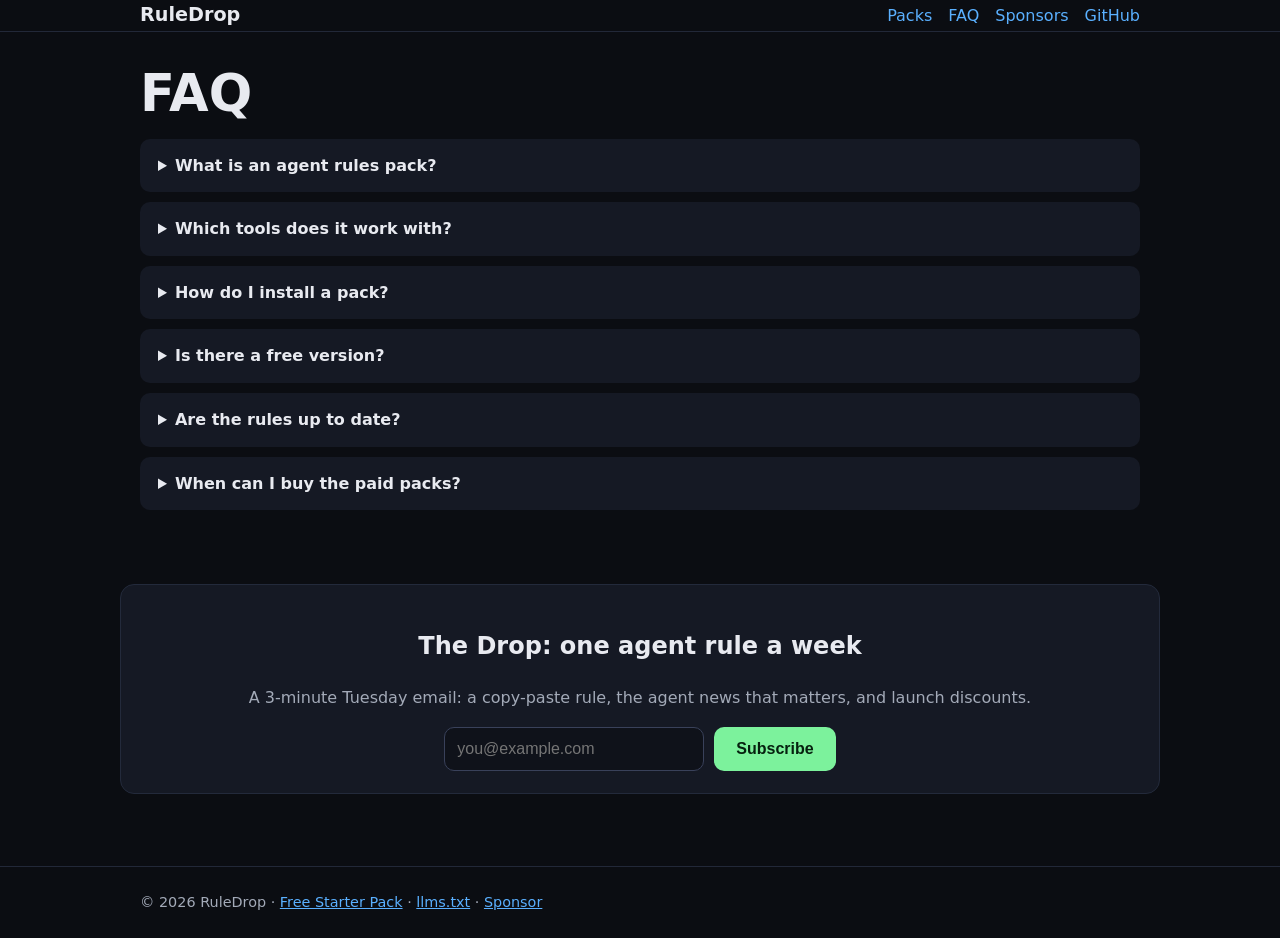
==== faq/index.html @ c958dec8 "Launch RuleDrop site" ====
<!doctype html><html lang="en"><head><meta charset="utf-8"><meta name="viewport" content="width=device-width,initial-scale=1">
<title>FAQ | RuleDrop</title><meta name="description" content="Answers about RuleDrop agent rules packs: supported tools, installation, updates and the free starter pack."><link rel="canonical" href="https://ruledrop.github.io/faq/">
<meta property="og:type" content="website"><meta property="og:site_name" content="RuleDrop"><meta property="og:title" content="FAQ | RuleDrop"><meta property="og:description" content="Answers about RuleDrop agent rules packs: supported tools, installation, updates and the free starter pack."><meta property="og:url" content="https://ruledrop.github.io/faq/"><meta property="og:image" content="https://ruledrop.github.io/og.png"><meta name="twitter:card" content="summary_large_image">
<link rel="icon" href="/favicon.svg" type="image/svg+xml"><meta name="theme-color" content="#0b0d12"><link rel="stylesheet" href="/style.css"><script type="application/ld+json">{"@context": "https://schema.org", "@type": "Organization", "name": "RuleDrop", "url": "https://ruledrop.github.io", "logo": "https://ruledrop.github.io/favicon.svg", "sameAs": ["https://github.com/ruledrop"]}</script><script type="application/ld+json">{"@context": "https://schema.org", "@type": "FAQPage", "mainEntity": [{"@type": "Question", "name": "What is an agent rules pack?", "acceptedAnswer": {"@type": "Answer", "text": "A set of ready-made instruction files (Cursor .mdc rules, AGENTS.md, CLAUDE.md and GitHub Copilot instructions) that tell AI coding agents how to write code for a specific stack."}}, {"@type": "Question", "name": "Which tools does it work with?", "acceptedAnswer": {"@type": "Answer", "text": "Cursor, Claude Code, GitHub Copilot (chat, cloud agent and code review), OpenAI Codex, Jules, Amp and any tool that reads AGENTS.md."}}, {"@type": "Question", "name": "How do I install a pack?", "acceptedAnswer": {"@type": "Answer", "text": "Unzip it into your project root. Each pack's README shows which files go with which tool."}}, {"@type": "Question", "name": "Is there a free version?", "acceptedAnswer": {"@type": "Answer", "text": "Yes. The Starter Pack (a core Cursor rule plus AGENTS.md) is free and MIT-licensed on GitHub."}}, {"@type": "Question", "name": "Are the rules up to date?", "acceptedAnswer": {"@type": "Answer", "text": "They are checked against official docs (Cursor, GitHub Copilot, Next.js 16, Supabase SSR, Godot 4.7, Shopify CLI) as of October 2026. Bundle buyers get free updates."}}, {"@type": "Question", "name": "When can I buy the paid packs?", "acceptedAnswer": {"@type": "Answer", "text": "Very soon. Join the newsletter and you'll hear first, with a launch discount."}}]}</script></head><body>
<a href="#main" class="sr" style="">Skip to content</a>
<header><nav class="wrap" aria-label="Main"><a class="logo" href="/">RuleDrop</a><a href="/#packs">Packs</a><a href="/faq/">FAQ</a><a href="/sponsors/">Sponsors</a><a href="https://github.com/ruledrop/starter-pack">GitHub</a></nav></header>
<main id="main"><section><div class="wrap"><h1>FAQ</h1><details><summary>What is an agent rules pack?</summary><p>A set of ready-made instruction files (Cursor .mdc rules, AGENTS.md, CLAUDE.md and GitHub Copilot instructions) that tell AI coding agents how to write code for a specific stack.</p></details><details><summary>Which tools does it work with?</summary><p>Cursor, Claude Code, GitHub Copilot (chat, cloud agent and code review), OpenAI Codex, Jules, Amp and any tool that reads AGENTS.md.</p></details><details><summary>How do I install a pack?</summary><p>Unzip it into your project root. Each pack's README shows which files go with which tool.</p></details><details><summary>Is there a free version?</summary><p>Yes. The Starter Pack (a core Cursor rule plus AGENTS.md) is free and MIT-licensed on GitHub.</p></details><details><summary>Are the rules up to date?</summary><p>They are checked against official docs (Cursor, GitHub Copilot, Next.js 16, Supabase SSR, Godot 4.7, Shopify CLI) as of October 2026. Bundle buyers get free updates.</p></details><details><summary>When can I buy the paid packs?</summary><p>Very soon. Join the newsletter and you'll hear first, with a launch discount.</p></details></div></section><section id="newsletter" aria-labelledby="nl"><div class="wrap card" style="text-align:center"><h2 id="nl">The Drop: one agent rule a week</h2>
<p class="mut">A 3-minute Tuesday email: a copy-paste rule, the agent news that matters, and launch discounts.</p>
<!-- TODO(Kit): replace this placeholder form with the Kit (ConvertKit) embed form; set action URL and delivery of the Starter Pack. -->
<form onsubmit="event.preventDefault();this.querySelector('p').hidden=false"><label for="em" class="sr">Email address</label><input id="em" type="email" name="email" placeholder="you@example.com" required autocomplete="email"><button class="btn btn-p" type="submit">Subscribe</button><p role="status" hidden style="width:100%">Thanks! Signups open very soon.</p></form></div></section></main>
<footer><div class="wrap">© 2026 RuleDrop · <a href="https://github.com/ruledrop/starter-pack">Free Starter Pack</a> · <a href="/llms.txt">llms.txt</a> · <a href="/sponsors/">Sponsor</a></div></footer></body></html>
---- style.css ----
*{box-sizing:border-box}:root{--bg:#0b0d12;--card:#151924;--fg:#e8eaf0;--mut:#a3aab8;--acc:#7cf29c;--acc2:#5ab0ff}body{margin:0;font:16px/1.6 system-ui,-apple-system,Segoe UI,Roboto,sans-serif;background:var(--bg);color:var(--fg)}a{color:var(--acc2)}a:focus-visible,button:focus-visible,input:focus-visible{outline:3px solid var(--acc);outline-offset:2px}.wrap{max-width:1040px;margin:0 auto;padding:0 20px}header{border-bottom:1px solid #222838}nav{display:flex;flex-wrap:wrap;gap:16px;align-items:center;padding:14px 0}nav .logo{font-weight:800;font-size:1.2rem;color:var(--fg);text-decoration:none;margin-right:auto}nav a{text-decoration:none}.hero{padding:64px 0 40px;text-align:center}h1{font-size:clamp(2rem,5vw,3.2rem);line-height:1.15;margin:0 0 16px}.lead{font-size:1.2rem;color:var(--mut);max-width:680px;margin:0 auto 28px}.btn{display:inline-block;padding:12px 22px;border-radius:10px;font-weight:700;text-decoration:none;border:0;font-size:1rem;cursor:pointer}.btn-p{background:var(--acc);color:#06210f}.btn-s{background:#232a3b;color:var(--fg)}.btn[aria-disabled=true]{opacity:.75;cursor:not-allowed}.grid{display:grid;gap:20px;grid-template-columns:repeat(auto-fit,minmax(260px,1fr));margin:24px 0}.card{background:var(--card);border:1px solid #232a3b;border-radius:14px;padding:22px}.price{font-size:1.8rem;font-weight:800;color:var(--acc)}.card h3{margin-top:0}section{padding:32px 0}code{background:#232a3b;padding:1px 5px;border-radius:4px;font-size:.92em}ul.chk{padding-left:1.2em}form{display:flex;flex-wrap:wrap;gap:10px;justify-content:center}input[type=email]{padding:12px;border-radius:10px;border:1px solid #39415a;background:#0f121a;color:var(--fg);min-width:260px;font-size:1rem}table{border-collapse:collapse;width:100%}th,td{text-align:left;padding:10px;border-bottom:1px solid #232a3b}footer{border-top:1px solid #222838;color:var(--mut);padding:24px 0;margin-top:40px;font-size:.9rem}details{background:var(--card);border-radius:10px;padding:14px 18px;margin:10px 0}summary{font-weight:700;cursor:pointer}.mut{color:var(--mut)}.sr{position:absolute;left:-9999px}.sr:focus{left:10px;top:10px;background:#7cf29c;color:#06210f;padding:8px;z-index:9;position:absolute}
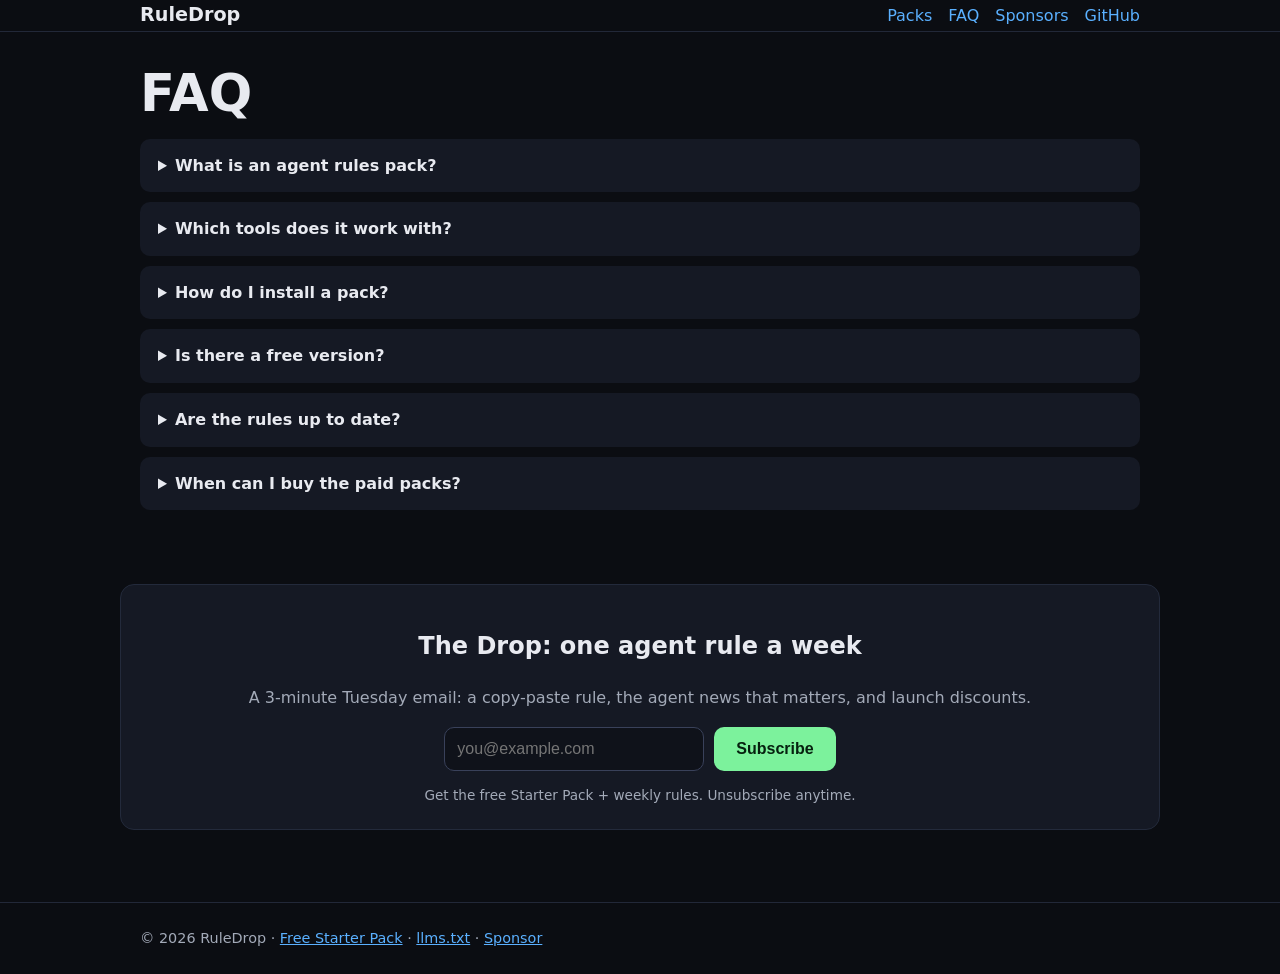
==== commit 08e8033d: "Wire newsletter to Kit form 10043672" ====
--- a/faq/index.html
+++ b/faq/index.html
@@ -6,6 +6,5 @@
 <header><nav class="wrap" aria-label="Main"><a class="logo" href="/">RuleDrop</a><a href="/#packs">Packs</a><a href="/faq/">FAQ</a><a href="/sponsors/">Sponsors</a><a href="https://github.com/ruledrop/starter-pack">GitHub</a></nav></header>
 <main id="main"><section><div class="wrap"><h1>FAQ</h1><details><summary>What is an agent rules pack?</summary><p>A set of ready-made instruction files (Cursor .mdc rules, AGENTS.md, CLAUDE.md and GitHub Copilot instructions) that tell AI coding agents how to write code for a specific stack.</p></details><details><summary>Which tools does it work with?</summary><p>Cursor, Claude Code, GitHub Copilot (chat, cloud agent and code review), OpenAI Codex, Jules, Amp and any tool that reads AGENTS.md.</p></details><details><summary>How do I install a pack?</summary><p>Unzip it into your project root. Each pack's README shows which files go with which tool.</p></details><details><summary>Is there a free version?</summary><p>Yes. The Starter Pack (a core Cursor rule plus AGENTS.md) is free and MIT-licensed on GitHub.</p></details><details><summary>Are the rules up to date?</summary><p>They are checked against official docs (Cursor, GitHub Copilot, Next.js 16, Supabase SSR, Godot 4.7, Shopify CLI) as of October 2026. Bundle buyers get free updates.</p></details><details><summary>When can I buy the paid packs?</summary><p>Very soon. Join the newsletter and you'll hear first, with a launch discount.</p></details></div></section><section id="newsletter" aria-labelledby="nl"><div class="wrap card" style="text-align:center"><h2 id="nl">The Drop: one agent rule a week</h2>
 <p class="mut">A 3-minute Tuesday email: a copy-paste rule, the agent news that matters, and launch discounts.</p>
-<!-- TODO(Kit): replace this placeholder form with the Kit (ConvertKit) embed form; set action URL and delivery of the Starter Pack. -->
-<form onsubmit="event.preventDefault();this.querySelector('p').hidden=false"><label for="em" class="sr">Email address</label><input id="em" type="email" name="email" placeholder="you@example.com" required autocomplete="email"><button class="btn btn-p" type="submit">Subscribe</button><p role="status" hidden style="width:100%">Thanks! Signups open very soon.</p></form></div></section></main>
+<form action="https://app.kit.com/forms/10043672/subscriptions" method="post" data-sv-form="10043672"><label for="em" class="sr">Email address</label><input id="em" type="email" name="email_address" placeholder="you@example.com" required autocomplete="email"><button class="btn btn-p" type="submit">Subscribe</button><p class="mut" style="width:100%;font-size:.85rem;margin:4px 0 0">Get the free Starter Pack + weekly rules. Unsubscribe anytime.</p></form></div></section></main>
 <footer><div class="wrap">© 2026 RuleDrop · <a href="https://github.com/ruledrop/starter-pack">Free Starter Pack</a> · <a href="/llms.txt">llms.txt</a> · <a href="/sponsors/">Sponsor</a></div></footer></body></html>
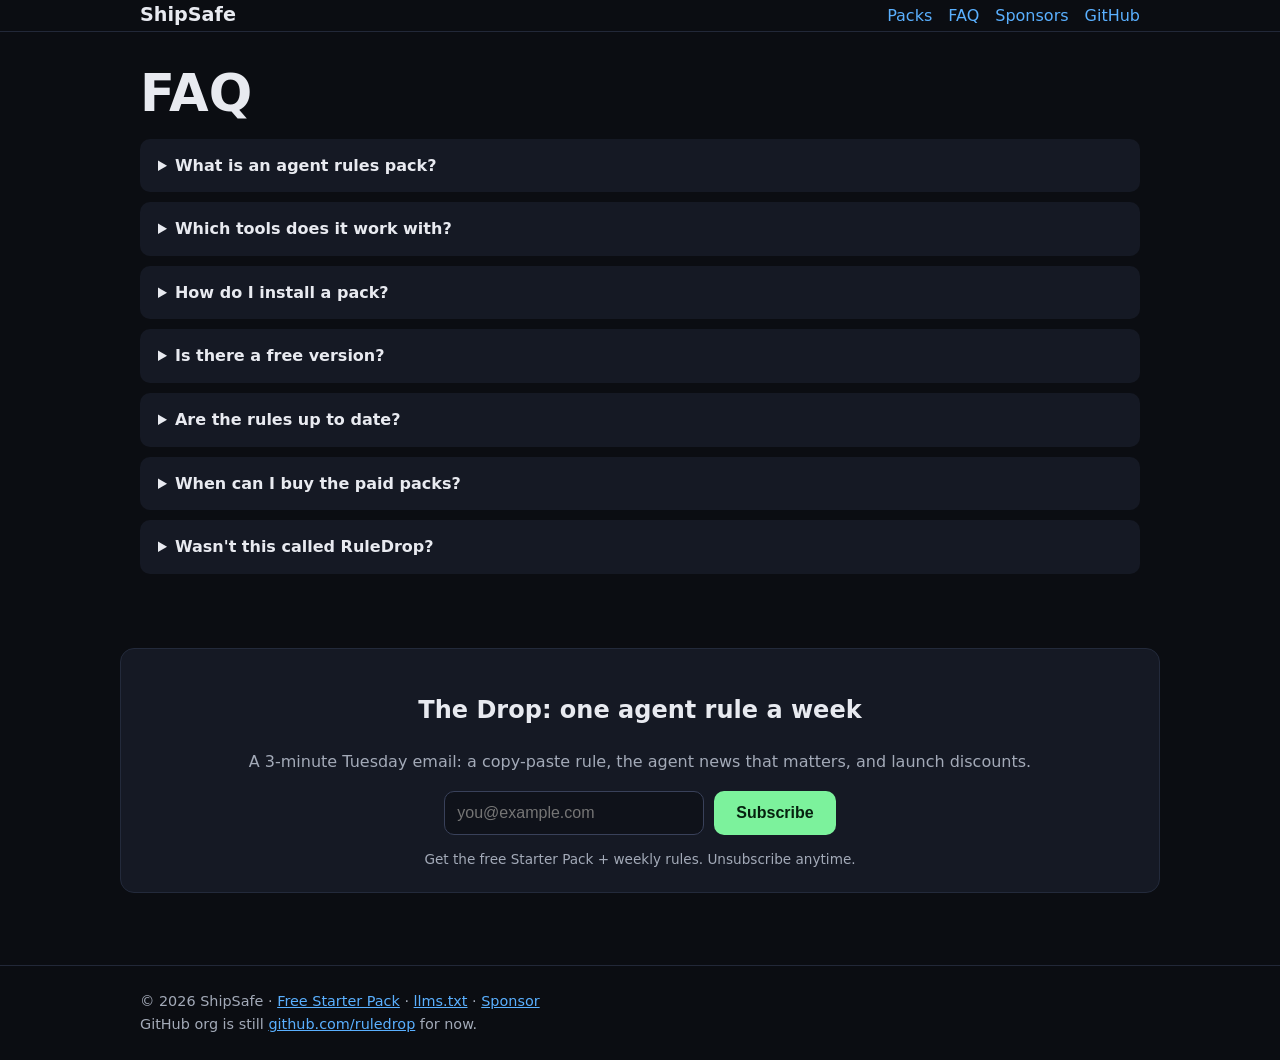
==== commit de5df31c: "Rebrand RuleDrop → ShipSafe" ====
--- a/faq/index.html
+++ b/faq/index.html
@@ -1,10 +1,10 @@
 <!doctype html><html lang="en"><head><meta charset="utf-8"><meta name="viewport" content="width=device-width,initial-scale=1">
-<title>FAQ | RuleDrop</title><meta name="description" content="Answers about RuleDrop agent rules packs: supported tools, installation, updates and the free starter pack."><link rel="canonical" href="https://ruledrop.github.io/faq/">
-<meta property="og:type" content="website"><meta property="og:site_name" content="RuleDrop"><meta property="og:title" content="FAQ | RuleDrop"><meta property="og:description" content="Answers about RuleDrop agent rules packs: supported tools, installation, updates and the free starter pack."><meta property="og:url" content="https://ruledrop.github.io/faq/"><meta property="og:image" content="https://ruledrop.github.io/og.png"><meta name="twitter:card" content="summary_large_image">
-<link rel="icon" href="/favicon.svg" type="image/svg+xml"><meta name="theme-color" content="#0b0d12"><link rel="stylesheet" href="/style.css"><script type="application/ld+json">{"@context": "https://schema.org", "@type": "Organization", "name": "RuleDrop", "url": "https://ruledrop.github.io", "logo": "https://ruledrop.github.io/favicon.svg", "sameAs": ["https://github.com/ruledrop"]}</script><script type="application/ld+json">{"@context": "https://schema.org", "@type": "FAQPage", "mainEntity": [{"@type": "Question", "name": "What is an agent rules pack?", "acceptedAnswer": {"@type": "Answer", "text": "A set of ready-made instruction files (Cursor .mdc rules, AGENTS.md, CLAUDE.md and GitHub Copilot instructions) that tell AI coding agents how to write code for a specific stack."}}, {"@type": "Question", "name": "Which tools does it work with?", "acceptedAnswer": {"@type": "Answer", "text": "Cursor, Claude Code, GitHub Copilot (chat, cloud agent and code review), OpenAI Codex, Jules, Amp and any tool that reads AGENTS.md."}}, {"@type": "Question", "name": "How do I install a pack?", "acceptedAnswer": {"@type": "Answer", "text": "Unzip it into your project root. Each pack's README shows which files go with which tool."}}, {"@type": "Question", "name": "Is there a free version?", "acceptedAnswer": {"@type": "Answer", "text": "Yes. The Starter Pack (a core Cursor rule plus AGENTS.md) is free and MIT-licensed on GitHub."}}, {"@type": "Question", "name": "Are the rules up to date?", "acceptedAnswer": {"@type": "Answer", "text": "They are checked against official docs (Cursor, GitHub Copilot, Next.js 16, Supabase SSR, Godot 4.7, Shopify CLI) as of October 2026. Bundle buyers get free updates."}}, {"@type": "Question", "name": "When can I buy the paid packs?", "acceptedAnswer": {"@type": "Answer", "text": "Very soon. Join the newsletter and you'll hear first, with a launch discount."}}]}</script></head><body>
-<a href="#main" class="sr" style="">Skip to content</a>
-<header><nav class="wrap" aria-label="Main"><a class="logo" href="/">RuleDrop</a><a href="/#packs">Packs</a><a href="/faq/">FAQ</a><a href="/sponsors/">Sponsors</a><a href="https://github.com/ruledrop/starter-pack">GitHub</a></nav></header>
-<main id="main"><section><div class="wrap"><h1>FAQ</h1><details><summary>What is an agent rules pack?</summary><p>A set of ready-made instruction files (Cursor .mdc rules, AGENTS.md, CLAUDE.md and GitHub Copilot instructions) that tell AI coding agents how to write code for a specific stack.</p></details><details><summary>Which tools does it work with?</summary><p>Cursor, Claude Code, GitHub Copilot (chat, cloud agent and code review), OpenAI Codex, Jules, Amp and any tool that reads AGENTS.md.</p></details><details><summary>How do I install a pack?</summary><p>Unzip it into your project root. Each pack's README shows which files go with which tool.</p></details><details><summary>Is there a free version?</summary><p>Yes. The Starter Pack (a core Cursor rule plus AGENTS.md) is free and MIT-licensed on GitHub.</p></details><details><summary>Are the rules up to date?</summary><p>They are checked against official docs (Cursor, GitHub Copilot, Next.js 16, Supabase SSR, Godot 4.7, Shopify CLI) as of October 2026. Bundle buyers get free updates.</p></details><details><summary>When can I buy the paid packs?</summary><p>Very soon. Join the newsletter and you'll hear first, with a launch discount.</p></details></div></section><section id="newsletter" aria-labelledby="nl"><div class="wrap card" style="text-align:center"><h2 id="nl">The Drop: one agent rule a week</h2>
+<title>FAQ | ShipSafe</title><meta name="description" content="Answers about ShipSafe agent rules packs: supported tools, installation, updates and the free starter pack."><link rel="canonical" href="https://ruledrop.github.io/faq/">
+<meta property="og:type" content="website"><meta property="og:site_name" content="ShipSafe"><meta property="og:title" content="FAQ | ShipSafe"><meta property="og:description" content="Answers about ShipSafe agent rules packs: supported tools, installation, updates and the free starter pack."><meta property="og:url" content="https://ruledrop.github.io/faq/"><meta property="og:image" content="https://ruledrop.github.io/og.png"><meta name="twitter:card" content="summary_large_image">
+<link rel="icon" href="/favicon.svg" type="image/svg+xml"><meta name="theme-color" content="#0b0d12"><link rel="stylesheet" href="/style.css"><script type="application/ld+json">{"@context": "https://schema.org", "@type": "Organization", "name": "ShipSafe", "url": "https://ruledrop.github.io", "logo": "https://ruledrop.github.io/favicon.svg", "sameAs": ["https://github.com/ruledrop"], "alternateName": ["RuleDrop"]}</script><script type="application/ld+json">{"@context": "https://schema.org", "@type": "FAQPage", "mainEntity": [{"@type": "Question", "name": "What is an agent rules pack?", "acceptedAnswer": {"@type": "Answer", "text": "A set of ready-made instruction files (Cursor .mdc rules, AGENTS.md, CLAUDE.md and GitHub Copilot instructions) that tell AI coding agents how to write code for a specific stack \u2014 so vibe-coded apps stay ship-safe."}}, {"@type": "Question", "name": "Which tools does it work with?", "acceptedAnswer": {"@type": "Answer", "text": "Cursor, Claude Code, GitHub Copilot (chat, cloud agent and code review), OpenAI Codex, Jules, Amp and any tool that reads AGENTS.md."}}, {"@type": "Question", "name": "How do I install a pack?", "acceptedAnswer": {"@type": "Answer", "text": "Unzip it into your project root. Each pack's README shows which files go with which tool."}}, {"@type": "Question", "name": "Is there a free version?", "acceptedAnswer": {"@type": "Answer", "text": "Yes. The Starter Pack (a core Cursor rule plus AGENTS.md) is free and MIT-licensed on GitHub."}}, {"@type": "Question", "name": "Are the rules up to date?", "acceptedAnswer": {"@type": "Answer", "text": "They are checked against official docs (Cursor, GitHub Copilot, Next.js 16, Supabase SSR, Godot 4.7, Shopify CLI) as of October 2026. Bundle buyers get free updates."}}, {"@type": "Question", "name": "When can I buy the paid packs?", "acceptedAnswer": {"@type": "Answer", "text": "Very soon. Join the newsletter and you'll hear first, with a launch discount."}}, {"@type": "Question", "name": "Wasn't this called RuleDrop?", "acceptedAnswer": {"@type": "Answer", "text": "Yes. We rebranded to ShipSafe. Same packs, same free starter, same mission \u2014 keep vibe-coded apps ship-safe."}}]}</script></head><body>
+<a href="#main" class="sr">Skip to content</a>
+<header><nav class="wrap" aria-label="Main"><a class="logo" href="/">ShipSafe</a><a href="/#packs">Packs</a><a href="/faq/">FAQ</a><a href="/sponsors/">Sponsors</a><a href="https://github.com/ruledrop/starter-pack">GitHub</a></nav></header>
+<main id="main"><section><div class="wrap"><h1>FAQ</h1><details><summary>What is an agent rules pack?</summary><p>A set of ready-made instruction files (Cursor .mdc rules, AGENTS.md, CLAUDE.md and GitHub Copilot instructions) that tell AI coding agents how to write code for a specific stack — so vibe-coded apps stay ship-safe.</p></details><details><summary>Which tools does it work with?</summary><p>Cursor, Claude Code, GitHub Copilot (chat, cloud agent and code review), OpenAI Codex, Jules, Amp and any tool that reads AGENTS.md.</p></details><details><summary>How do I install a pack?</summary><p>Unzip it into your project root. Each pack's README shows which files go with which tool.</p></details><details><summary>Is there a free version?</summary><p>Yes. The Starter Pack (a core Cursor rule plus AGENTS.md) is free and MIT-licensed on GitHub.</p></details><details><summary>Are the rules up to date?</summary><p>They are checked against official docs (Cursor, GitHub Copilot, Next.js 16, Supabase SSR, Godot 4.7, Shopify CLI) as of October 2026. Bundle buyers get free updates.</p></details><details><summary>When can I buy the paid packs?</summary><p>Very soon. Join the newsletter and you'll hear first, with a launch discount.</p></details><details><summary>Wasn't this called RuleDrop?</summary><p>Yes. We rebranded to ShipSafe. Same packs, same free starter, same mission — keep vibe-coded apps ship-safe.</p></details></div></section><section id="newsletter" aria-labelledby="nl"><div class="wrap card" style="text-align:center"><h2 id="nl">The Drop: one agent rule a week</h2>
 <p class="mut">A 3-minute Tuesday email: a copy-paste rule, the agent news that matters, and launch discounts.</p>
 <form action="https://app.kit.com/forms/10043672/subscriptions" method="post" data-sv-form="10043672"><label for="em" class="sr">Email address</label><input id="em" type="email" name="email_address" placeholder="you@example.com" required autocomplete="email"><button class="btn btn-p" type="submit">Subscribe</button><p class="mut" style="width:100%;font-size:.85rem;margin:4px 0 0">Get the free Starter Pack + weekly rules. Unsubscribe anytime.</p></form></div></section></main>
-<footer><div class="wrap">© 2026 RuleDrop · <a href="https://github.com/ruledrop/starter-pack">Free Starter Pack</a> · <a href="/llms.txt">llms.txt</a> · <a href="/sponsors/">Sponsor</a></div></footer></body></html>+<footer><div class="wrap">© 2026 ShipSafe · <a href="https://github.com/ruledrop/starter-pack">Free Starter Pack</a> · <a href="/llms.txt">llms.txt</a> · <a href="/sponsors/">Sponsor</a><br><span class="mut">GitHub org is still <a href="https://github.com/ruledrop">github.com/ruledrop</a> for now.</span></div></footer></body></html>
--- a/style.css
+++ b/style.css
@@ -1 +1 @@
-*{box-sizing:border-box}:root{--bg:#0b0d12;--card:#151924;--fg:#e8eaf0;--mut:#a3aab8;--acc:#7cf29c;--acc2:#5ab0ff}body{margin:0;font:16px/1.6 system-ui,-apple-system,Segoe UI,Roboto,sans-serif;background:var(--bg);color:var(--fg)}a{color:var(--acc2)}a:focus-visible,button:focus-visible,input:focus-visible{outline:3px solid var(--acc);outline-offset:2px}.wrap{max-width:1040px;margin:0 auto;padding:0 20px}header{border-bottom:1px solid #222838}nav{display:flex;flex-wrap:wrap;gap:16px;align-items:center;padding:14px 0}nav .logo{font-weight:800;font-size:1.2rem;color:var(--fg);text-decoration:none;margin-right:auto}nav a{text-decoration:none}.hero{padding:64px 0 40px;text-align:center}h1{font-size:clamp(2rem,5vw,3.2rem);line-height:1.15;margin:0 0 16px}.lead{font-size:1.2rem;color:var(--mut);max-width:680px;margin:0 auto 28px}.btn{display:inline-block;padding:12px 22px;border-radius:10px;font-weight:700;text-decoration:none;border:0;font-size:1rem;cursor:pointer}.btn-p{background:var(--acc);color:#06210f}.btn-s{background:#232a3b;color:var(--fg)}.btn[aria-disabled=true]{opacity:.75;cursor:not-allowed}.grid{display:grid;gap:20px;grid-template-columns:repeat(auto-fit,minmax(260px,1fr));margin:24px 0}.card{background:var(--card);border:1px solid #232a3b;border-radius:14px;padding:22px}.price{font-size:1.8rem;font-weight:800;color:var(--acc)}.card h3{margin-top:0}section{padding:32px 0}code{background:#232a3b;padding:1px 5px;border-radius:4px;font-size:.92em}ul.chk{padding-left:1.2em}form{display:flex;flex-wrap:wrap;gap:10px;justify-content:center}input[type=email]{padding:12px;border-radius:10px;border:1px solid #39415a;background:#0f121a;color:var(--fg);min-width:260px;font-size:1rem}table{border-collapse:collapse;width:100%}th,td{text-align:left;padding:10px;border-bottom:1px solid #232a3b}footer{border-top:1px solid #222838;color:var(--mut);padding:24px 0;margin-top:40px;font-size:.9rem}details{background:var(--card);border-radius:10px;padding:14px 18px;margin:10px 0}summary{font-weight:700;cursor:pointer}.mut{color:var(--mut)}.sr{position:absolute;left:-9999px}.sr:focus{left:10px;top:10px;background:#7cf29c;color:#06210f;padding:8px;z-index:9;position:absolute}
+*{box-sizing:border-box}:root{--bg:#0b0d12;--card:#151924;--fg:#e8eaf0;--mut:#a3aab8;--acc:#7cf29c;--acc2:#5ab0ff}body{margin:0;font:16px/1.6 system-ui,-apple-system,Segoe UI,Roboto,sans-serif;background:var(--bg);color:var(--fg)}a{color:var(--acc2)}a:focus-visible,button:focus-visible,input:focus-visible{outline:3px solid var(--acc);outline-offset:2px}.wrap{max-width:1040px;margin:0 auto;padding:0 20px}header{border-bottom:1px solid #222838}nav{display:flex;flex-wrap:wrap;gap:16px;align-items:center;padding:14px 0}nav .logo{font-weight:800;font-size:1.2rem;color:var(--fg);text-decoration:none;margin-right:auto}nav a{text-decoration:none}.hero{padding:64px 0 40px;text-align:center}h1{font-size:clamp(2rem,5vw,3.2rem);line-height:1.15;margin:0 0 16px}.lead{font-size:1.2rem;color:var(--mut);max-width:680px;margin:0 auto 28px}.btn{display:inline-block;padding:12px 22px;border-radius:10px;font-weight:700;text-decoration:none;border:0;font-size:1rem;cursor:pointer}.btn-p{background:var(--acc);color:#06210f}.btn-s{background:#232a3b;color:var(--fg)}.btn[aria-disabled=true]{opacity:.75;cursor:not-allowed}.grid{display:grid;gap:20px;grid-template-columns:repeat(auto-fit,minmax(260px,1fr));margin:24px 0}.card{background:var(--card);border:1px solid #232a3b;border-radius:14px;padding:22px}.price{font-size:1.8rem;font-weight:800;color:var(--acc)}.card h3{margin-top:0}section{padding:32px 0}code{background:#232a3b;padding:1px 5px;border-radius:4px;font-size:.92em}ul.chk{padding-left:1.2em}form{display:flex;flex-wrap:wrap;gap:10px;justify-content:center}input[type=email]{padding:12px;border-radius:10px;border:1px solid #39415a;background:#0f121a;color:var(--fg);min-width:260px;font-size:1rem}table{border-collapse:collapse;width:100%}th,td{text-align:left;padding:10px;border-bottom:1px solid #232a3b}footer{border-top:1px solid #222838;color:var(--mut);padding:24px 0;margin-top:40px;font-size:.9rem}details{background:var(--card);border-radius:10px;padding:14px 18px;margin:10px 0}summary{font-weight:700;cursor:pointer}.mut{color:var(--mut)}.sr{position:absolute;left:-9999px}.sr:focus{left:10px;top:10px;background:var(--acc);color:#06210f;padding:8px;z-index:9;position:absolute}
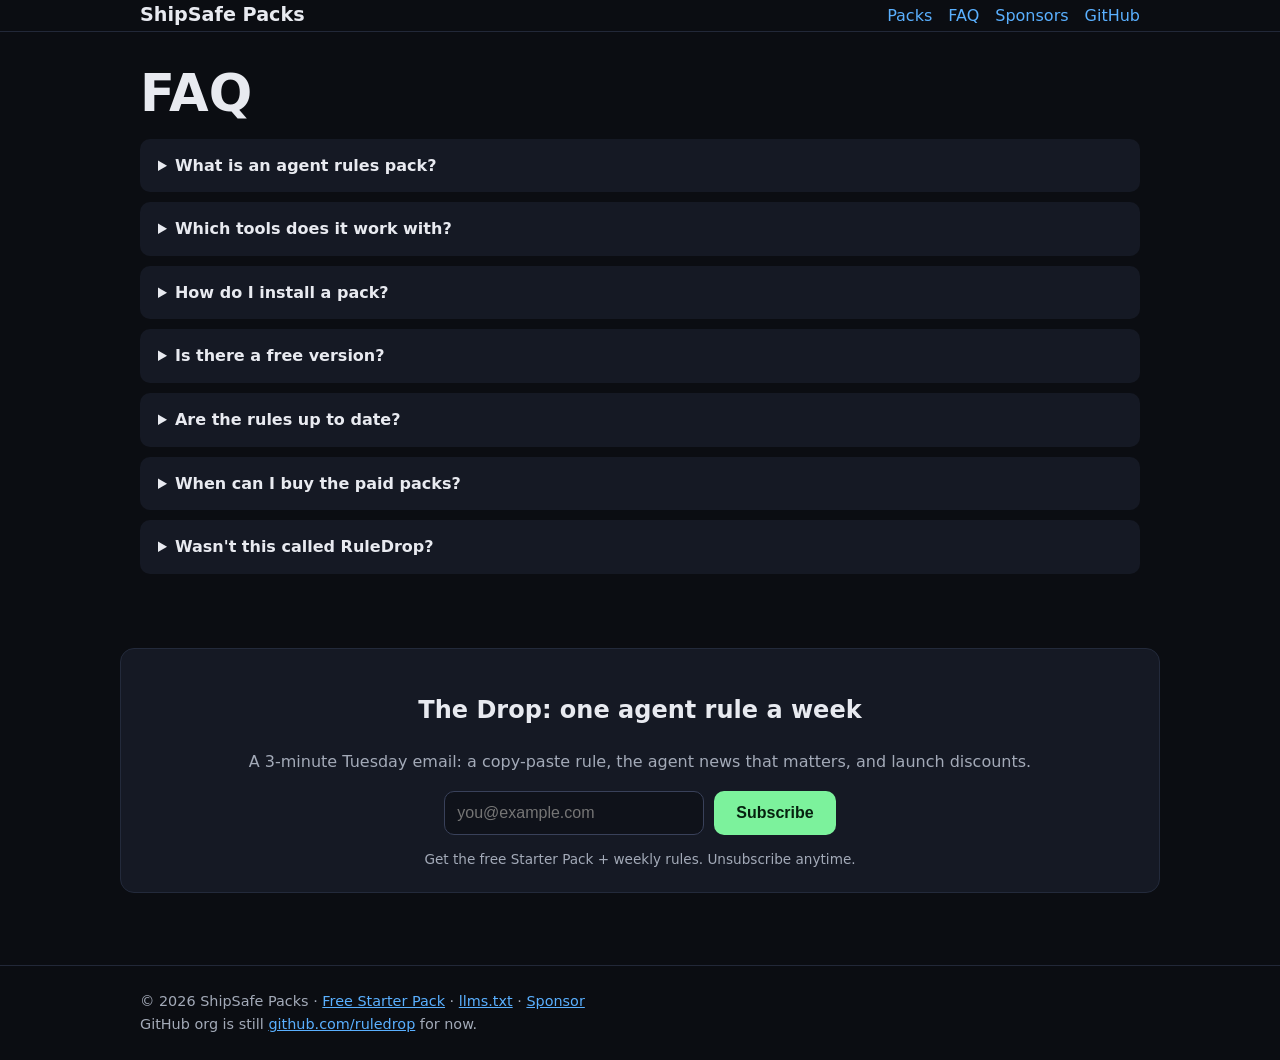
==== commit bd0fa5bb: "Rename the brand to ShipSafe Packs Use the full organization name in titles, social metadata, JSON-L" ====
--- a/faq/index.html
+++ b/faq/index.html
@@ -1,10 +1,10 @@
 <!doctype html><html lang="en"><head><meta charset="utf-8"><meta name="viewport" content="width=device-width,initial-scale=1">
-<title>FAQ | ShipSafe</title><meta name="description" content="Answers about ShipSafe agent rules packs: supported tools, installation, updates and the free starter pack."><link rel="canonical" href="https://ruledrop.github.io/faq/">
-<meta property="og:type" content="website"><meta property="og:site_name" content="ShipSafe"><meta property="og:title" content="FAQ | ShipSafe"><meta property="og:description" content="Answers about ShipSafe agent rules packs: supported tools, installation, updates and the free starter pack."><meta property="og:url" content="https://ruledrop.github.io/faq/"><meta property="og:image" content="https://ruledrop.github.io/og.png"><meta name="twitter:card" content="summary_large_image">
-<link rel="icon" href="/favicon.svg" type="image/svg+xml"><meta name="theme-color" content="#0b0d12"><link rel="stylesheet" href="/style.css"><script type="application/ld+json">{"@context": "https://schema.org", "@type": "Organization", "name": "ShipSafe", "url": "https://ruledrop.github.io", "logo": "https://ruledrop.github.io/favicon.svg", "sameAs": ["https://github.com/ruledrop"], "alternateName": ["RuleDrop"]}</script><script type="application/ld+json">{"@context": "https://schema.org", "@type": "FAQPage", "mainEntity": [{"@type": "Question", "name": "What is an agent rules pack?", "acceptedAnswer": {"@type": "Answer", "text": "A set of ready-made instruction files (Cursor .mdc rules, AGENTS.md, CLAUDE.md and GitHub Copilot instructions) that tell AI coding agents how to write code for a specific stack \u2014 so vibe-coded apps stay ship-safe."}}, {"@type": "Question", "name": "Which tools does it work with?", "acceptedAnswer": {"@type": "Answer", "text": "Cursor, Claude Code, GitHub Copilot (chat, cloud agent and code review), OpenAI Codex, Jules, Amp and any tool that reads AGENTS.md."}}, {"@type": "Question", "name": "How do I install a pack?", "acceptedAnswer": {"@type": "Answer", "text": "Unzip it into your project root. Each pack's README shows which files go with which tool."}}, {"@type": "Question", "name": "Is there a free version?", "acceptedAnswer": {"@type": "Answer", "text": "Yes. The Starter Pack (a core Cursor rule plus AGENTS.md) is free and MIT-licensed on GitHub."}}, {"@type": "Question", "name": "Are the rules up to date?", "acceptedAnswer": {"@type": "Answer", "text": "They are checked against official docs (Cursor, GitHub Copilot, Next.js 16, Supabase SSR, Godot 4.7, Shopify CLI) as of October 2026. Bundle buyers get free updates."}}, {"@type": "Question", "name": "When can I buy the paid packs?", "acceptedAnswer": {"@type": "Answer", "text": "Very soon. Join the newsletter and you'll hear first, with a launch discount."}}, {"@type": "Question", "name": "Wasn't this called RuleDrop?", "acceptedAnswer": {"@type": "Answer", "text": "Yes. We rebranded to ShipSafe. Same packs, same free starter, same mission \u2014 keep vibe-coded apps ship-safe."}}]}</script></head><body>
+<title>FAQ | ShipSafe Packs</title><meta name="description" content="Answers about ShipSafe Packs: supported tools, installation, updates and the free starter pack."><link rel="canonical" href="https://ruledrop.github.io/faq/">
+<meta property="og:type" content="website"><meta property="og:site_name" content="ShipSafe Packs"><meta property="og:title" content="FAQ | ShipSafe Packs"><meta property="og:description" content="Answers about ShipSafe Packs: supported tools, installation, updates and the free starter pack."><meta property="og:url" content="https://ruledrop.github.io/faq/"><meta property="og:image" content="https://ruledrop.github.io/og.png"><meta name="twitter:card" content="summary_large_image">
+<link rel="icon" href="/favicon.svg" type="image/svg+xml"><meta name="theme-color" content="#0b0d12"><link rel="stylesheet" href="/style.css"><script type="application/ld+json">{"@context": "https://schema.org", "@type": "Organization", "name": "ShipSafe Packs", "url": "https://ruledrop.github.io", "logo": "https://ruledrop.github.io/favicon.svg", "sameAs": ["https://github.com/ruledrop"], "alternateName": ["RuleDrop", "ShipSafe"]}</script><script type="application/ld+json">{"@context": "https://schema.org", "@type": "FAQPage", "mainEntity": [{"@type": "Question", "name": "What is an agent rules pack?", "acceptedAnswer": {"@type": "Answer", "text": "A set of ready-made instruction files (Cursor .mdc rules, AGENTS.md, CLAUDE.md and GitHub Copilot instructions) that tell AI coding agents how to write code for a specific stack \u2014 so vibe-coded apps stay ship-safe."}}, {"@type": "Question", "name": "Which tools does it work with?", "acceptedAnswer": {"@type": "Answer", "text": "Cursor, Claude Code, GitHub Copilot (chat, cloud agent and code review), OpenAI Codex, Jules, Amp and any tool that reads AGENTS.md."}}, {"@type": "Question", "name": "How do I install a pack?", "acceptedAnswer": {"@type": "Answer", "text": "Unzip it into your project root. Each pack's README shows which files go with which tool."}}, {"@type": "Question", "name": "Is there a free version?", "acceptedAnswer": {"@type": "Answer", "text": "Yes. The Starter Pack (a core Cursor rule plus AGENTS.md) is free and MIT-licensed on GitHub."}}, {"@type": "Question", "name": "Are the rules up to date?", "acceptedAnswer": {"@type": "Answer", "text": "They are checked against official docs (Cursor, GitHub Copilot, Next.js 16, Supabase SSR, Godot 4.7, Shopify CLI) as of October 2026. Bundle buyers get free updates."}}, {"@type": "Question", "name": "When can I buy the paid packs?", "acceptedAnswer": {"@type": "Answer", "text": "Very soon. Join the newsletter and you'll hear first, with a launch discount."}}, {"@type": "Question", "name": "Wasn't this called RuleDrop?", "acceptedAnswer": {"@type": "Answer", "text": "Yes. We rebranded to ShipSafe Packs. Same packs, same free starter, same mission \u2014 keep vibe-coded apps ship-safe."}}]}</script></head><body>
 <a href="#main" class="sr">Skip to content</a>
-<header><nav class="wrap" aria-label="Main"><a class="logo" href="/">ShipSafe</a><a href="/#packs">Packs</a><a href="/faq/">FAQ</a><a href="/sponsors/">Sponsors</a><a href="https://github.com/ruledrop/starter-pack">GitHub</a></nav></header>
-<main id="main"><section><div class="wrap"><h1>FAQ</h1><details><summary>What is an agent rules pack?</summary><p>A set of ready-made instruction files (Cursor .mdc rules, AGENTS.md, CLAUDE.md and GitHub Copilot instructions) that tell AI coding agents how to write code for a specific stack — so vibe-coded apps stay ship-safe.</p></details><details><summary>Which tools does it work with?</summary><p>Cursor, Claude Code, GitHub Copilot (chat, cloud agent and code review), OpenAI Codex, Jules, Amp and any tool that reads AGENTS.md.</p></details><details><summary>How do I install a pack?</summary><p>Unzip it into your project root. Each pack's README shows which files go with which tool.</p></details><details><summary>Is there a free version?</summary><p>Yes. The Starter Pack (a core Cursor rule plus AGENTS.md) is free and MIT-licensed on GitHub.</p></details><details><summary>Are the rules up to date?</summary><p>They are checked against official docs (Cursor, GitHub Copilot, Next.js 16, Supabase SSR, Godot 4.7, Shopify CLI) as of October 2026. Bundle buyers get free updates.</p></details><details><summary>When can I buy the paid packs?</summary><p>Very soon. Join the newsletter and you'll hear first, with a launch discount.</p></details><details><summary>Wasn't this called RuleDrop?</summary><p>Yes. We rebranded to ShipSafe. Same packs, same free starter, same mission — keep vibe-coded apps ship-safe.</p></details></div></section><section id="newsletter" aria-labelledby="nl"><div class="wrap card" style="text-align:center"><h2 id="nl">The Drop: one agent rule a week</h2>
+<header><nav class="wrap" aria-label="Main"><a class="logo" href="/">ShipSafe Packs</a><a href="/#packs">Packs</a><a href="/faq/">FAQ</a><a href="/sponsors/">Sponsors</a><a href="https://github.com/ruledrop/starter-pack">GitHub</a></nav></header>
+<main id="main"><section><div class="wrap"><h1>FAQ</h1><details><summary>What is an agent rules pack?</summary><p>A set of ready-made instruction files (Cursor .mdc rules, AGENTS.md, CLAUDE.md and GitHub Copilot instructions) that tell AI coding agents how to write code for a specific stack — so vibe-coded apps stay ship-safe.</p></details><details><summary>Which tools does it work with?</summary><p>Cursor, Claude Code, GitHub Copilot (chat, cloud agent and code review), OpenAI Codex, Jules, Amp and any tool that reads AGENTS.md.</p></details><details><summary>How do I install a pack?</summary><p>Unzip it into your project root. Each pack's README shows which files go with which tool.</p></details><details><summary>Is there a free version?</summary><p>Yes. The Starter Pack (a core Cursor rule plus AGENTS.md) is free and MIT-licensed on GitHub.</p></details><details><summary>Are the rules up to date?</summary><p>They are checked against official docs (Cursor, GitHub Copilot, Next.js 16, Supabase SSR, Godot 4.7, Shopify CLI) as of October 2026. Bundle buyers get free updates.</p></details><details><summary>When can I buy the paid packs?</summary><p>Very soon. Join the newsletter and you'll hear first, with a launch discount.</p></details><details><summary>Wasn't this called RuleDrop?</summary><p>Yes. We rebranded to ShipSafe Packs. Same packs, same free starter, same mission — keep vibe-coded apps ship-safe.</p></details></div></section><section id="newsletter" aria-labelledby="nl"><div class="wrap card" style="text-align:center"><h2 id="nl">The Drop: one agent rule a week</h2>
 <p class="mut">A 3-minute Tuesday email: a copy-paste rule, the agent news that matters, and launch discounts.</p>
 <form action="https://app.kit.com/forms/10043672/subscriptions" method="post" data-sv-form="10043672"><label for="em" class="sr">Email address</label><input id="em" type="email" name="email_address" placeholder="you@example.com" required autocomplete="email"><button class="btn btn-p" type="submit">Subscribe</button><p class="mut" style="width:100%;font-size:.85rem;margin:4px 0 0">Get the free Starter Pack + weekly rules. Unsubscribe anytime.</p></form></div></section></main>
-<footer><div class="wrap">© 2026 ShipSafe · <a href="https://github.com/ruledrop/starter-pack">Free Starter Pack</a> · <a href="/llms.txt">llms.txt</a> · <a href="/sponsors/">Sponsor</a><br><span class="mut">GitHub org is still <a href="https://github.com/ruledrop">github.com/ruledrop</a> for now.</span></div></footer></body></html>+<footer><div class="wrap">© 2026 ShipSafe Packs · <a href="https://github.com/ruledrop/starter-pack">Free Starter Pack</a> · <a href="/llms.txt">llms.txt</a> · <a href="/sponsors/">Sponsor</a><br><span class="mut">GitHub org is still <a href="https://github.com/ruledrop">github.com/ruledrop</a> for now.</span></div></footer></body></html>
